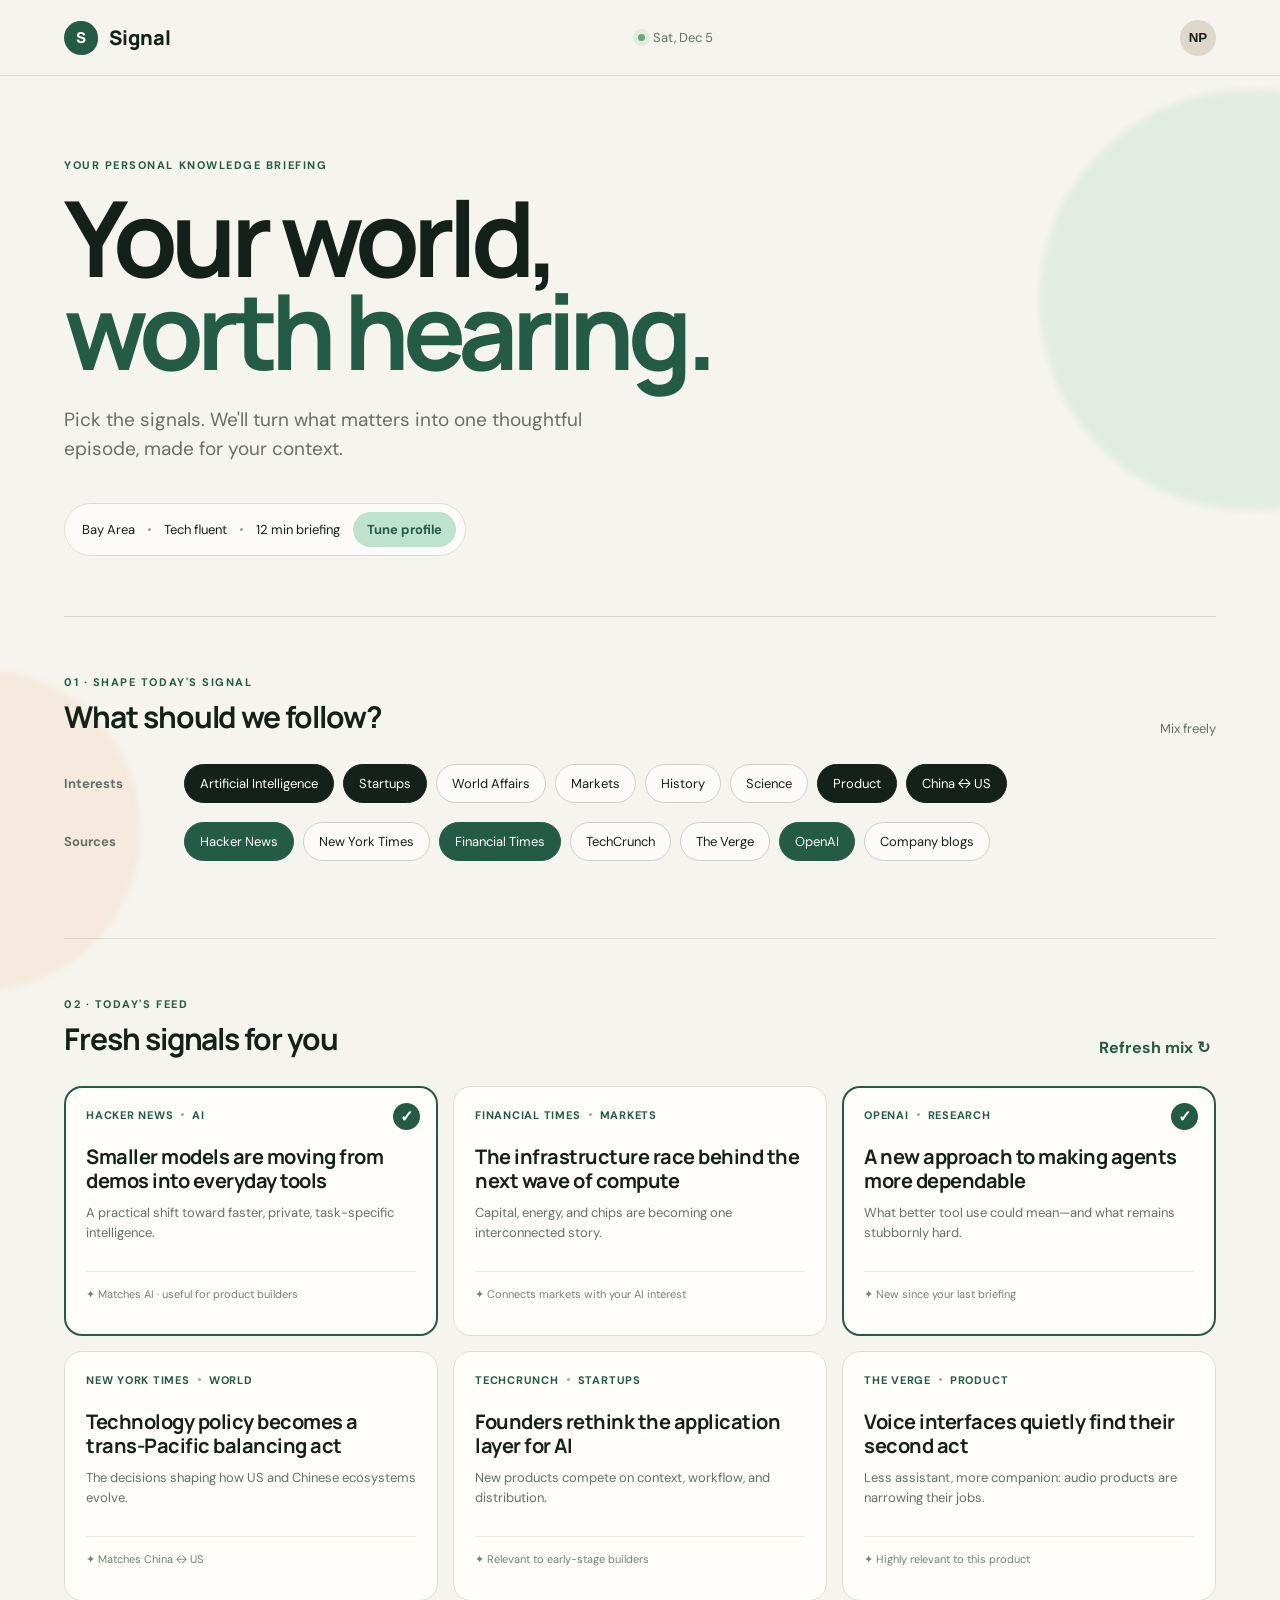
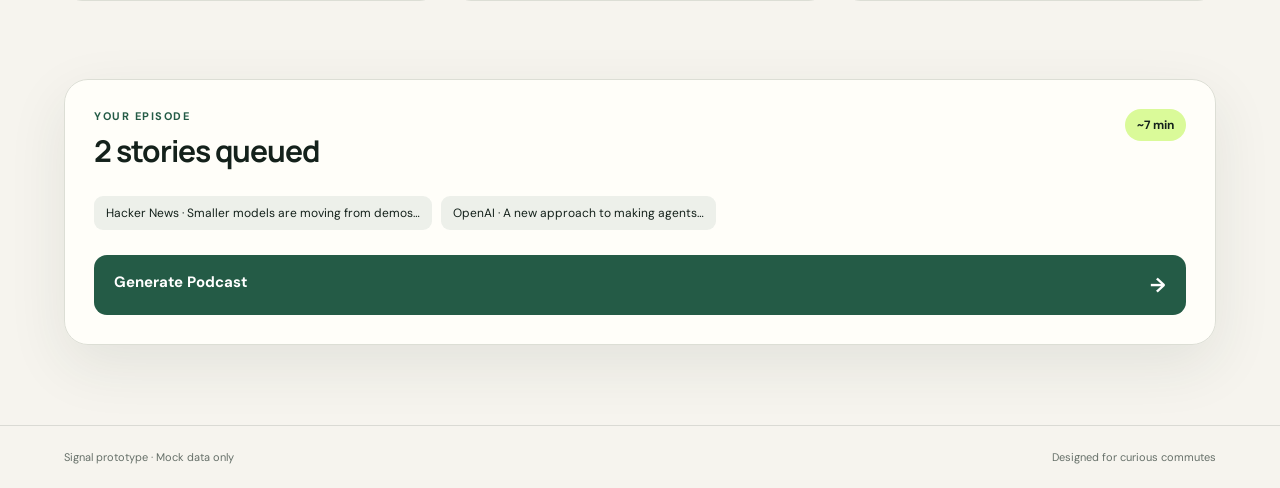
==== index.html @ 41a91ee5 "feat: initialize AI personal podcast MVP" ====
<!doctype html>
<html lang="en">
<head>
  <meta charset="utf-8">
  <meta name="viewport" content="width=device-width, initial-scale=1">
  <meta name="description" content="Signal turns your interests and trusted sources into a personal daily podcast.">
  <title>Signal — Your world, worth hearing</title>
  <link rel="preconnect" href="https://fonts.googleapis.com">
  <link rel="preconnect" href="https://fonts.gstatic.com" crossorigin>
  <link href="https://fonts.googleapis.com/css2?family=DM+Sans:wght@400;500;600;700&family=Manrope:wght@600;700;800&display=swap" rel="stylesheet">
  <link rel="stylesheet" href="styles.css">
</head>
<body>
  <div class="ambient ambient-one"></div><div class="ambient ambient-two"></div>
  <header class="topbar">
    <a class="brand" href="#"><span class="brand-mark">S</span><span>Signal</span></a>
    <div class="today"><span class="live-dot"></span><span id="dateLabel">Today</span></div>
    <button class="avatar" aria-label="Open profile">NP</button>
  </header>

  <main>
    <section class="hero">
      <p class="eyebrow">YOUR PERSONAL KNOWLEDGE BRIEFING</p>
      <h1>Your world,<br><em>worth hearing.</em></h1>
      <p class="hero-copy">Pick the signals. We'll turn what matters into one thoughtful episode, made for your context.</p>
      <div class="profile-strip" id="profileStrip">
        <span>Bay Area</span><i></i><span>Tech fluent</span><i></i><span>12 min briefing</span>
        <button id="editProfile">Tune profile</button>
      </div>
    </section>

    <section class="panel onboarding hidden" id="onboardingPanel">
      <div class="section-heading"><div><span class="step">PROFILE</span><h2>Tune the briefing to you</h2></div><button class="text-button" id="closeProfile">Done</button></div>
      <div class="profile-grid">
        <label>Age range<select id="age"><option>18–24</option><option selected>25–34</option><option>35–44</option><option>45–54</option><option>55+</option></select></label>
        <label>Region<select id="region"><option selected>San Francisco Bay Area</option><option>New York</option><option>Greater China</option><option>Europe</option><option>Global</option></select></label>
        <label>Knowledge level<select id="level"><option>Curious beginner</option><option selected>Tech fluent</option><option>Domain expert</option></select></label>
        <label>Episode length<select id="duration"><option>5 minutes</option><option selected>12 minutes</option><option>20 minutes</option><option>30 minutes</option></select></label>
      </div>
    </section>

    <section class="discovery">
      <div class="section-heading"><div><span class="step">01 · SHAPE TODAY'S SIGNAL</span><h2>What should we follow?</h2></div><span class="hint">Mix freely</span></div>
      <div class="choice-block"><h3>Interests</h3><div class="chips" id="interestChips"></div></div>
      <div class="choice-block"><h3>Sources</h3><div class="chips source-chips" id="sourceChips"></div></div>
    </section>

    <section class="feed-section">
      <div class="section-heading"><div><span class="step">02 · TODAY'S FEED</span><h2>Fresh signals for you</h2></div><button class="text-button" id="refreshFeed">Refresh mix ↻</button></div>
      <div class="feed-grid" id="feedGrid"></div>
    </section>

    <aside class="queue" id="queuePanel">
      <div class="queue-top">
        <div><span class="step">YOUR EPISODE</span><h2><span id="queueCount">0</span> stories queued</h2></div>
        <span class="estimate" id="estimate">~0 min</span>
      </div>
      <div id="queueItems" class="queue-items"><p class="empty">Choose a few stories above. We'll find the thread between them.</p></div>
      <button class="primary" id="generateBtn" disabled><span>Generate Podcast</span><span class="arrow">→</span></button>
    </aside>

    <section class="generation hidden" id="generationPanel" aria-live="polite">
      <div class="orb"><span></span><span></span><span></span></div>
      <p class="eyebrow">CRAFTING YOUR EPISODE</p><h2 id="generationTitle">Reading across your sources…</h2>
      <div class="progress"><div id="progressBar"></div></div>
      <div class="generation-steps"><span class="active">Filter</span><span>Connect</span><span>Write</span><span>Voice</span></div>
    </section>

    <section class="player hidden" id="playerPanel">
      <div class="cover"><div class="cover-ring"></div><span>SIGNAL / 001</span></div>
      <div class="episode-info"><span class="step">TODAY'S SIGNAL · PERSONAL BRIEFING</span><h2 id="episodeTitle">The frontier is getting practical</h2><p id="episodeSummary"></p><div class="chapters" id="chapters"></div></div>
      <div class="controls">
        <div class="timeline"><span id="currentTime">0:00</span><input id="seek" type="range" min="0" max="100" value="0"><span id="totalTime">12:18</span></div>
        <div class="transport"><button aria-label="Back 15 seconds">↶<small>15</small></button><button class="play" id="playBtn" aria-label="Start Listening">▶</button><button aria-label="Forward 30 seconds">↷<small>30</small></button></div>
        <button class="feedback" id="feedbackBtn">This was useful</button>
      </div>
    </section>
  </main>
  <footer><span>Signal prototype · Mock data only</span><span>Designed for curious commutes</span></footer>
  <script src="app.js"></script>
</body>
</html>
---- styles.css ----
:root{--ink:#14211b;--muted:#667069;--paper:#f6f4ee;--card:#fffefa;--line:#dcded5;--green:#245b46;--mint:#bfe2ce;--lime:#dafa99;--orange:#f49b61;--shadow:0 20px 60px rgba(30,52,40,.09)}*{box-sizing:border-box}html{scroll-behavior:smooth}body{margin:0;background:var(--paper);color:var(--ink);font-family:"DM Sans",sans-serif;min-height:100vh;overflow-x:hidden}.ambient{position:fixed;border-radius:50%;filter:blur(3px);pointer-events:none;z-index:-1}.ambient-one{width:420px;height:420px;background:rgba(191,226,206,.38);right:-180px;top:90px}.ambient-two{width:320px;height:320px;background:rgba(244,155,97,.12);left:-180px;top:670px}.topbar{height:76px;display:flex;align-items:center;justify-content:space-between;padding:0 max(5vw,24px);border-bottom:1px solid rgba(20,33,27,.1);position:relative}.brand{display:flex;align-items:center;gap:11px;text-decoration:none;color:var(--ink);font-family:Manrope,sans-serif;font-weight:800;font-size:20px}.brand-mark{display:grid;place-items:center;width:34px;height:34px;border-radius:50% 50% 48% 52%;background:var(--green);color:white;font-size:15px}.today{font-size:13px;color:var(--muted);display:flex;gap:8px;align-items:center}.live-dot{width:7px;height:7px;border-radius:50%;background:#66a87e;box-shadow:0 0 0 5px rgba(102,168,126,.13)}.avatar{border:0;background:#ded8ca;width:36px;height:36px;border-radius:50%;font-weight:700;color:var(--ink)}main{width:min(1160px,90vw);margin:auto}.hero{padding:82px 0 60px;position:relative}.eyebrow,.step{display:block;font-weight:700;letter-spacing:.14em;font-size:11px;color:var(--green)}h1,h2,h3,p{margin-top:0}h1{font-family:Manrope,sans-serif;font-size:clamp(52px,8.2vw,105px);letter-spacing:-.065em;line-height:.89;margin:18px 0 28px;max-width:920px}h1 em{font-style:normal;color:var(--green)}.hero-copy{font-size:19px;line-height:1.55;color:var(--muted);max-width:580px}.profile-strip{display:inline-flex;align-items:center;gap:13px;background:rgba(255,255,255,.66);border:1px solid var(--line);border-radius:50px;padding:8px 9px 8px 17px;font-size:13px;margin-top:20px}.profile-strip i{width:3px;height:3px;background:#96a099;border-radius:50%}.profile-strip button,.text-button{border:0;color:var(--green);background:transparent;font:inherit;font-weight:700;cursor:pointer}.profile-strip button{background:var(--mint);padding:9px 14px;border-radius:30px}.panel,.queue,.generation,.player{background:rgba(255,254,250,.92);border:1px solid var(--line);border-radius:24px;box-shadow:var(--shadow)}.onboarding{padding:28px;margin-bottom:64px}.profile-grid{display:grid;grid-template-columns:repeat(4,1fr);gap:14px}.profile-grid label{font-size:12px;font-weight:700;color:var(--muted)}select{display:block;width:100%;margin-top:8px;border:1px solid var(--line);border-radius:10px;background:white;padding:12px;color:var(--ink);font:inherit}.section-heading{display:flex;align-items:flex-end;justify-content:space-between;margin-bottom:27px}.section-heading h2,.queue h2{font-family:Manrope,sans-serif;font-size:30px;letter-spacing:-.035em;margin:7px 0 0}.hint{font-size:13px;color:var(--muted)}.discovery,.feed-section{padding:58px 0;border-top:1px solid rgba(20,33,27,.12)}.choice-block{display:grid;grid-template-columns:120px 1fr;align-items:start;margin:17px 0}.choice-block h3{font-size:13px;color:var(--muted);padding-top:11px}.chips{display:flex;flex-wrap:wrap;gap:9px}.chip{border:1px solid #ccd0c9;background:rgba(255,255,255,.66);color:var(--ink);border-radius:50px;padding:10px 15px;font:inherit;font-size:13px;cursor:pointer;transition:.18s}.chip:hover{transform:translateY(-1px);border-color:#839088}.chip.selected{background:var(--ink);border-color:var(--ink);color:white}.source-chips .chip.selected{background:var(--green);border-color:var(--green)}.feed-grid{display:grid;grid-template-columns:repeat(3,1fr);gap:15px}.story-card{min-height:250px;background:var(--card);border:1px solid var(--line);border-radius:18px;padding:21px;display:flex;flex-direction:column;cursor:pointer;transition:.22s;position:relative;overflow:hidden}.story-card:hover{transform:translateY(-3px);box-shadow:0 16px 35px rgba(30,52,40,.08)}.story-card.selected{border:2px solid var(--green);padding:20px}.story-card.selected:after{content:"✓";position:absolute;right:16px;top:15px;display:grid;place-items:center;width:27px;height:27px;background:var(--green);color:white;border-radius:50%;font-weight:bold}.story-meta{display:flex;gap:8px;align-items:center;font-size:11px;font-weight:700;letter-spacing:.07em;color:var(--green);text-transform:uppercase}.story-meta i{width:3px;height:3px;background:#a6aaa4;border-radius:50%}.story-card h3{font-family:Manrope,sans-serif;font-size:20px;line-height:1.22;letter-spacing:-.025em;margin:23px 0 10px}.story-card p{font-size:13px;color:var(--muted);line-height:1.5}.why{margin-top:auto;padding-top:14px;border-top:1px solid #e9e8e1;font-size:11px!important;color:#778078!important}.queue{margin:20px 0 80px;padding:29px}.queue-top{display:flex;justify-content:space-between;align-items:flex-start}.estimate{background:var(--lime);padding:8px 12px;border-radius:30px;font-weight:700;font-size:12px}.queue-items{display:flex;gap:9px;flex-wrap:wrap;margin:25px 0}.queue-pill{background:#edf0ea;border-radius:9px;padding:9px 12px;font-size:12px}.empty{color:var(--muted);font-size:14px}.primary{width:100%;border:0;border-radius:13px;padding:17px 20px;background:var(--green);color:white;font:700 15px "DM Sans";display:flex;justify-content:space-between;cursor:pointer;transition:.2s}.primary:hover:not(:disabled){background:#194534}.primary:disabled{opacity:.35;cursor:not-allowed}.arrow{font-size:20px}.generation{text-align:center;padding:70px 25px;margin-bottom:80px}.orb{height:90px;display:flex;justify-content:center;align-items:center;gap:7px}.orb span{width:9px;border-radius:10px;background:var(--green);animation:wave 1s infinite ease-in-out}.orb span:nth-child(1){height:35px}.orb span:nth-child(2){height:68px;animation-delay:.16s}.orb span:nth-child(3){height:47px;animation-delay:.32s}@keyframes wave{50%{transform:scaleY(.45);opacity:.5}}.generation h2{font-family:Manrope,sans-serif;font-size:28px}.progress{height:5px;background:#e2e5df;border-radius:5px;max-width:500px;margin:30px auto 15px;overflow:hidden}.progress div{height:100%;width:8%;background:var(--green);transition:width .7s}.generation-steps{display:flex;justify-content:space-between;max-width:500px;margin:auto;font-size:11px;color:#9da39f}.generation-steps .active{color:var(--green);font-weight:700}.player{display:grid;grid-template-columns:220px 1fr;padding:30px;gap:32px;margin:20px 0 80px}.cover{aspect-ratio:1;border-radius:14px;background:var(--green);position:relative;overflow:hidden;color:white;padding:16px;font-size:10px;letter-spacing:.12em}.cover-ring{position:absolute;width:200px;height:200px;border:40px solid var(--lime);border-radius:50%;right:-80px;bottom:-70px;box-shadow:0 0 0 28px var(--orange)}.episode-info h2{font:700 34px/1.1 Manrope;margin:8px 0 12px;letter-spacing:-.04em}.episode-info p{color:var(--muted);font-size:14px;line-height:1.55}.chapters{display:flex;gap:6px;flex-wrap:wrap}.chapter{font-size:11px;padding:7px 9px;background:#eef0eb;border-radius:6px}.controls{grid-column:1/-1;border-top:1px solid var(--line);padding-top:22px;position:relative}.timeline{display:grid;grid-template-columns:36px 1fr 42px;align-items:center;gap:9px;font-size:10px;color:var(--muted)}input[type=range]{accent-color:var(--green);width:100%}.transport{display:flex;justify-content:center;align-items:center;gap:23px;margin-top:16px}.transport button{border:0;background:transparent;color:var(--ink);font-size:22px;cursor:pointer}.transport small{font-size:8px}.transport .play{width:58px;height:58px;background:var(--ink);color:white;border-radius:50%;font-size:18px;padding-left:5px}.feedback{position:absolute;right:0;bottom:10px;border:1px solid var(--line);background:white;border-radius:30px;padding:9px 13px;color:var(--green);font-weight:700;cursor:pointer}.hidden{display:none!important}footer{display:flex;justify-content:space-between;border-top:1px solid rgba(20,33,27,.12);padding:24px max(5vw,24px);font-size:11px;color:var(--muted)}@media(max-width:800px){.profile-grid{grid-template-columns:1fr 1fr}.feed-grid{grid-template-columns:1fr 1fr}.player{grid-template-columns:140px 1fr}.choice-block{grid-template-columns:1fr}.choice-block h3{padding:0}.feedback{position:static;display:block;margin:18px auto 0}}@media(max-width:560px){main{width:min(92vw,1160px)}.topbar{height:64px}.hero{padding:56px 0 45px}.hero-copy{font-size:16px}.profile-strip{display:flex;flex-wrap:wrap;border-radius:16px}.profile-grid,.feed-grid{grid-template-columns:1fr}.section-heading h2,.queue h2{font-size:25px}.section-heading{align-items:flex-start}.feed-grid{gap:10px}.story-card{min-height:220px}.queue{padding:21px}.player{grid-template-columns:1fr;padding:21px}.cover{width:150px}.episode-info h2{font-size:28px}footer{flex-direction:column;gap:6px}}
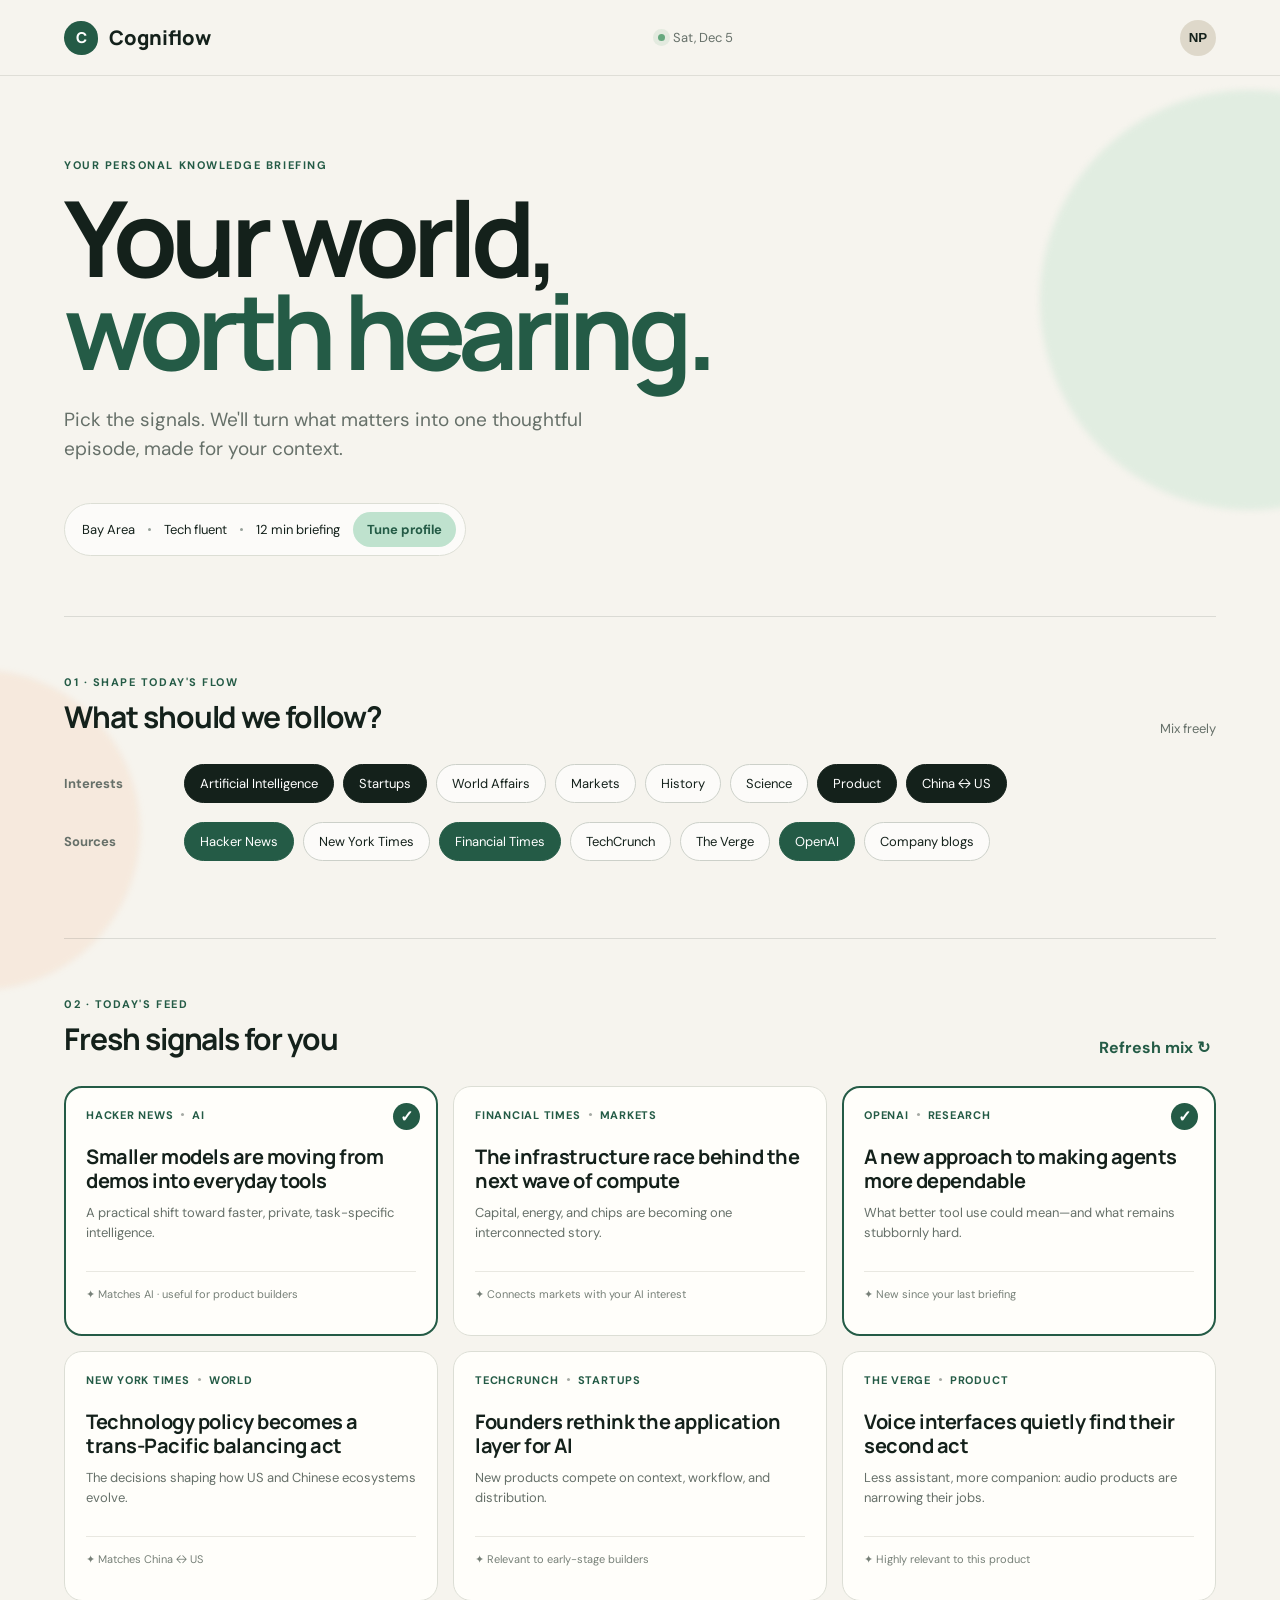
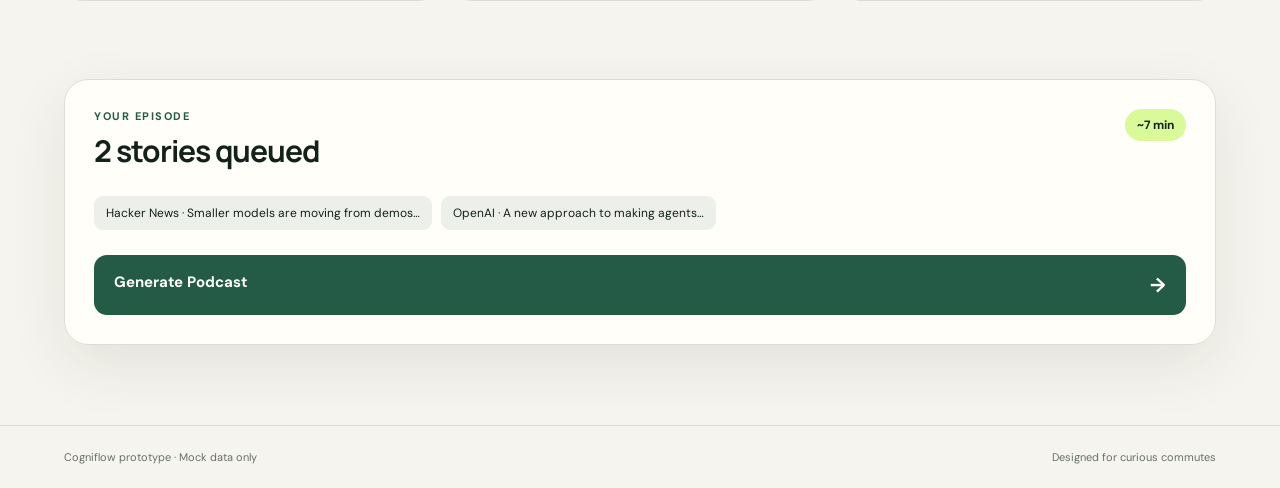
==== commit f90e0651: "chore: name the product Cogniflow" ====
--- a/index.html
+++ b/index.html
@@ -3,8 +3,8 @@
 <head>
   <meta charset="utf-8">
   <meta name="viewport" content="width=device-width, initial-scale=1">
-  <meta name="description" content="Signal turns your interests and trusted sources into a personal daily podcast.">
-  <title>Signal — Your world, worth hearing</title>
+  <meta name="description" content="Cogniflow turns your interests and trusted sources into a personal daily knowledge briefing.">
+  <title>Cogniflow — Your world, worth hearing</title>
   <link rel="preconnect" href="https://fonts.googleapis.com">
   <link rel="preconnect" href="https://fonts.gstatic.com" crossorigin>
   <link href="https://fonts.googleapis.com/css2?family=DM+Sans:wght@400;500;600;700&family=Manrope:wght@600;700;800&display=swap" rel="stylesheet">
@@ -13,7 +13,7 @@
 <body>
   <div class="ambient ambient-one"></div><div class="ambient ambient-two"></div>
   <header class="topbar">
-    <a class="brand" href="#"><span class="brand-mark">S</span><span>Signal</span></a>
+    <a class="brand" href="#"><span class="brand-mark">C</span><span>Cogniflow</span></a>
     <div class="today"><span class="live-dot"></span><span id="dateLabel">Today</span></div>
     <button class="avatar" aria-label="Open profile">NP</button>
   </header>
@@ -40,7 +40,7 @@
     </section>
 
     <section class="discovery">
-      <div class="section-heading"><div><span class="step">01 · SHAPE TODAY'S SIGNAL</span><h2>What should we follow?</h2></div><span class="hint">Mix freely</span></div>
+      <div class="section-heading"><div><span class="step">01 · SHAPE TODAY'S FLOW</span><h2>What should we follow?</h2></div><span class="hint">Mix freely</span></div>
       <div class="choice-block"><h3>Interests</h3><div class="chips" id="interestChips"></div></div>
       <div class="choice-block"><h3>Sources</h3><div class="chips source-chips" id="sourceChips"></div></div>
     </section>
@@ -67,8 +67,8 @@
     </section>
 
     <section class="player hidden" id="playerPanel">
-      <div class="cover"><div class="cover-ring"></div><span>SIGNAL / 001</span></div>
-      <div class="episode-info"><span class="step">TODAY'S SIGNAL · PERSONAL BRIEFING</span><h2 id="episodeTitle">The frontier is getting practical</h2><p id="episodeSummary"></p><div class="chapters" id="chapters"></div></div>
+      <div class="cover"><div class="cover-ring"></div><span>COGNIFLOW / 001</span></div>
+      <div class="episode-info"><span class="step">TODAY'S FLOW · PERSONAL BRIEFING</span><h2 id="episodeTitle">The frontier is getting practical</h2><p id="episodeSummary"></p><div class="chapters" id="chapters"></div></div>
       <div class="controls">
         <div class="timeline"><span id="currentTime">0:00</span><input id="seek" type="range" min="0" max="100" value="0"><span id="totalTime">12:18</span></div>
         <div class="transport"><button aria-label="Back 15 seconds">↶<small>15</small></button><button class="play" id="playBtn" aria-label="Start Listening">▶</button><button aria-label="Forward 30 seconds">↷<small>30</small></button></div>
@@ -76,7 +76,7 @@
       </div>
     </section>
   </main>
-  <footer><span>Signal prototype · Mock data only</span><span>Designed for curious commutes</span></footer>
+  <footer><span>Cogniflow prototype · Mock data only</span><span>Designed for curious commutes</span></footer>
   <script src="app.js"></script>
 </body>
 </html>
